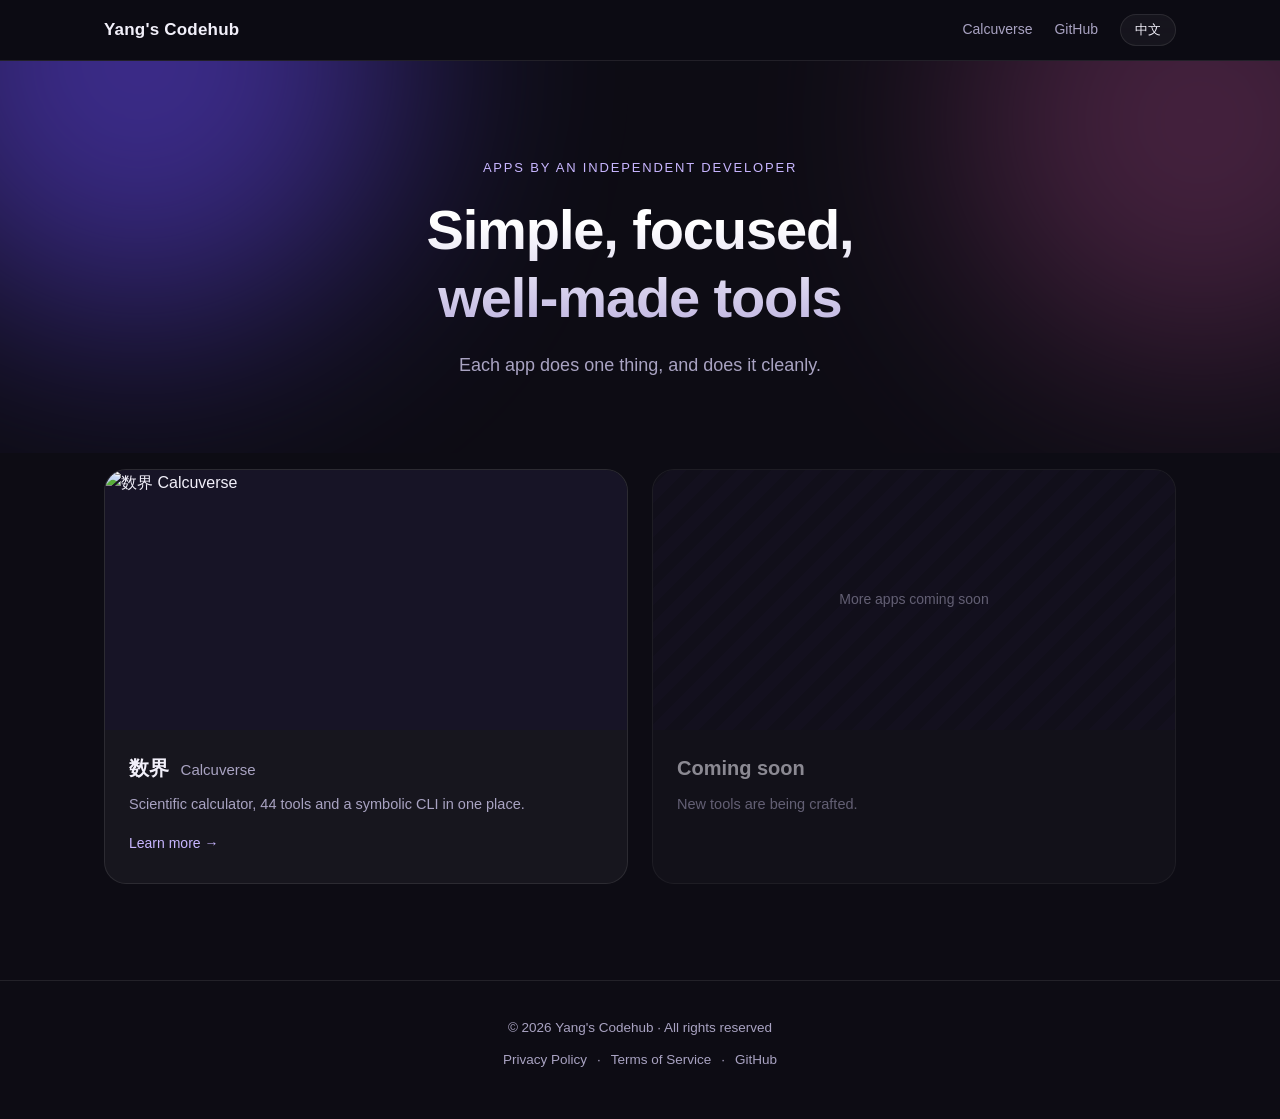
==== index.html @ 241a4b5f "Add files via upload" ====
<!DOCTYPE html>
<html lang="zh-CN" data-title-zh="Yang's Codehub · 数界 Calcuverse" data-title-en="Yang's Codehub · Calcuverse">
<head>
<meta charset="UTF-8">
<meta name="viewport" content="width=device-width, initial-scale=1">
<title>Yang's Codehub · 数界 Calcuverse</title>
<meta name="description" content="数界（Calcuverse）——全能计算器与实用工具，独立开发者的应用作品集。">
<link rel="stylesheet" href="assets/style.css">
</head>
<body>
<nav class="nav">
  <div class="nav-inner">
    <a class="brand" href="./">Yang's Codehub</a>
    <div class="nav-links">
      <a href="Calcuverse/" data-zh="数界 Calcuverse" data-en="Calcuverse">数界 Calcuverse</a>
      <a href="https://github.com/Yang-s-Codehub" target="_blank" rel="noopener">GitHub</a>
      <button class="lang-btn" id="langBtn" type="button">EN</button>
    </div>
  </div>
</nav>

<header class="hero">
  <div class="glow g1"></div>
  <div class="glow g2"></div>
  <div class="hero-inner">
    <p class="eyebrow" data-zh="独立开发者的应用作品集" data-en="Apps by an independent developer">独立开发者的应用作品集</p>
    <h1 data-zh="简单、专注、好用的工具" data-en="Simple, focused, well-made tools">简单、专注、好用的工具</h1>
    <p class="lead" data-zh="每个应用都只做好一件事，并把这件事做得干净利落。"
       data-en="Each app does one thing, and does it cleanly.">每个应用都只做好一件事，并把这件事做得干净利落。</p>
  </div>
</header>

<main class="wrap">
  <div class="cards">
    <a class="card" href="Calcuverse/">
      <div class="card-shot"><img src="https://raw.githubusercontent.com/Yang-s-Codehub/Calcuverse/main/screenshots/01_calculator.zh-CN.png" alt="数界 Calcuverse"></div>
      <div class="card-body">
        <h2>数界 <span>Calcuverse</span></h2>
        <p data-zh="科学计算器、44 款实用工具与符号命令行，一站集齐。"
           data-en="Scientific calculator, 44 tools and a symbolic CLI in one place.">科学计算器、44 款实用工具与符号命令行，一站集齐。</p>
        <span class="card-link" data-zh="了解详情 →" data-en="Learn more →">了解详情 →</span>
      </div>
    </a>

    <div class="card card-soon">
      <div class="card-shot placeholder"><span data-zh="更多应用即将到来" data-en="More apps coming soon">更多应用即将到来</span></div>
      <div class="card-body">
        <h2 data-zh="敬请期待" data-en="Coming soon">敬请期待</h2>
        <p data-zh="新的工具正在打磨中。" data-en="New tools are being crafted.">新的工具正在打磨中。</p>
      </div>
    </div>
  </div>
</main>

<footer class="footer">
  <div class="wrap">
    <p>© 2026 Yang's Codehub · <span data-zh="保留所有权利" data-en="All rights reserved">保留所有权利</span></p>
    <p class="footer-links">
      <a href="Calcuverse/privacy.html" data-zh="隐私权政策" data-en="Privacy Policy">隐私权政策</a>
      <span>·</span>
      <a href="Calcuverse/terms.html" data-zh="服务条款" data-en="Terms of Service">服务条款</a>
      <span>·</span>
      <a href="https://github.com/Yang-s-Codehub" target="_blank" rel="noopener">GitHub</a>
    </p>
  </div>
</footer>

<script src="assets/lang.js"></script>
</body>
</html>
---- assets/style.css ----
:root {
  --bg: #0d0c14;
  --bg-2: #14121f;
  --card: rgba(255, 255, 255, 0.045);
  --card-hover: rgba(255, 255, 255, 0.08);
  --stroke: rgba(255, 255, 255, 0.09);
  --text: #f2f0fa;
  --muted: #a9a3c2;
  --accent: #c8b6ff;
  --accent-2: #7c5cff;
  --radius: 22px;
  --max: 1120px;
}

* { box-sizing: border-box; margin: 0; padding: 0; }

html { scroll-behavior: smooth; }

body {
  font-family: -apple-system, BlinkMacSystemFont, "SF Pro Text", "PingFang SC",
               "Hiragino Sans GB", "Microsoft YaHei", sans-serif;
  background: var(--bg);
  color: var(--text);
  line-height: 1.65;
  -webkit-font-smoothing: antialiased;
  overflow-x: hidden;
}

a { color: inherit; text-decoration: none; }
img { max-width: 100%; display: block; }

.wrap { width: 100%; max-width: var(--max); margin: 0 auto; padding: 0 24px; }

/* ---------- nav ---------- */
.nav {
  position: sticky; top: 0; z-index: 50;
  backdrop-filter: blur(18px);
  background: rgba(13, 12, 20, 0.72);
  border-bottom: 1px solid var(--stroke);
}
.nav-inner {
  max-width: var(--max); margin: 0 auto; padding: 14px 24px;
  display: flex; align-items: center; justify-content: space-between;
}
.brand { font-weight: 700; letter-spacing: .2px; font-size: 17px; white-space: nowrap; }
.nav-links { display: flex; align-items: center; gap: 22px; font-size: 14px; color: var(--muted); }
.nav-links a:hover { color: var(--text); }
.lang-btn {
  background: var(--card); color: var(--text); border: 1px solid var(--stroke);
  border-radius: 999px; padding: 6px 14px; font-size: 13px; cursor: pointer;
  transition: background .2s;
  font-family: inherit;
  white-space: nowrap; flex: none;
}
.lang-btn:hover { background: var(--card-hover); }

/* ---------- hero ---------- */
.hero { position: relative; padding: 96px 0 72px; text-align: center; overflow: hidden; }
.hero-inner { position: relative; z-index: 2; max-width: 760px; margin: 0 auto; padding: 0 24px; }
.eyebrow {
  font-size: 13px; letter-spacing: .14em; text-transform: uppercase;
  color: var(--accent); margin-bottom: 18px;
}
.hero h1 {
  font-size: clamp(30px, 5.6vw, 56px); line-height: 1.2; font-weight: 700;
  letter-spacing: -0.02em;
  text-wrap: balance;
  background: linear-gradient(180deg, #fff 20%, #bdb3e0 100%);
  -webkit-background-clip: text; background-clip: text; color: transparent;
}
.lead { margin-top: 20px; font-size: clamp(15px, 2.2vw, 18px); color: var(--muted); }

.glow { position: absolute; border-radius: 50%; filter: blur(110px); opacity: .5; pointer-events: none; }
.g1 { width: 520px; height: 520px; background: #6a4bff; top: -260px; left: -120px; }
.g2 { width: 480px; height: 480px; background: #b04b8f; top: -180px; right: -160px; opacity: .35; }

/* ---------- cards ---------- */
.cards {
  display: grid; grid-template-columns: repeat(auto-fit, minmax(300px, 1fr));
  gap: 24px; padding: 16px 0 96px;
}
.card {
  display: flex; flex-direction: column;
  background: var(--card); border: 1px solid var(--stroke);
  border-radius: var(--radius); overflow: hidden;
  transition: transform .25s ease, background .25s ease, border-color .25s ease;
}
.card:hover { transform: translateY(-4px); background: var(--card-hover); border-color: rgba(200, 182, 255, .28); }
.card-shot { height: 260px; overflow: hidden; background: #171426; }
.card-shot img {
  width: 100%; height: 100%; object-fit: cover; object-position: center top;
  transition: transform .5s ease;
}
.card:hover .card-shot img { transform: scale(1.04); }
.card-shot.placeholder {
  display: flex; align-items: center; justify-content: center;
  background: repeating-linear-gradient(135deg, #15121f 0 12px, #191527 12px 24px);
  color: var(--muted); font-size: 14px;
}
.card-body { padding: 22px 24px 26px; }
.card-body h2 { font-size: 20px; font-weight: 650; }
.card-body h2 span { color: var(--muted); font-weight: 400; font-size: 15px; margin-left: 6px; }
.card-body p { color: var(--muted); font-size: 14.5px; margin-top: 8px; }
.card-link { display: inline-block; margin-top: 16px; color: var(--accent); font-size: 14px; font-weight: 500; }
.card-soon { opacity: .55; }

/* ---------- footer ---------- */
.footer { border-top: 1px solid var(--stroke); padding: 36px 0 48px; text-align: center; color: var(--muted); font-size: 13.5px; }
.footer-links { margin-top: 10px; display: flex; gap: 10px; justify-content: center; flex-wrap: wrap; }
.footer-links a:hover { color: var(--text); }

/* ---------- app page ---------- */
.app-hero { position: relative; padding: 80px 0 40px; overflow: hidden; }
.app-hero .wrap { display: grid; grid-template-columns: 1.05fr .95fr; gap: 48px; align-items: center; }
.app-title { font-size: clamp(34px, 5vw, 52px); font-weight: 700; letter-spacing: -0.02em; line-height: 1.1; }
.app-title span { display: block; font-size: 18px; font-weight: 400; color: var(--muted); margin-top: 10px; letter-spacing: 0; }
.app-tagline { margin-top: 22px; font-size: 17px; color: var(--muted); max-width: 46ch; }
.badges { display: flex; flex-wrap: wrap; gap: 10px; margin-top: 26px; }
.badge {
  font-size: 12.5px; padding: 6px 13px; border-radius: 999px;
  border: 1px solid var(--stroke); background: var(--card); color: #d9d3ef;
}
.cta { display: flex; flex-wrap: wrap; gap: 12px; margin-top: 30px; }
.btn {
  display: inline-flex; align-items: center; gap: 8px;
  padding: 13px 24px; border-radius: 999px; font-size: 15px; font-weight: 550;
  transition: transform .2s, box-shadow .2s, background .2s;
}
.btn-primary {
  background: linear-gradient(135deg, #8f6bff, #c8b6ff); color: #16101f;
  box-shadow: 0 10px 30px -10px rgba(143, 107, 255, .75);
}
.btn-primary:hover { transform: translateY(-2px); box-shadow: 0 16px 38px -12px rgba(143, 107, 255, .9); }
.btn-ghost { border: 1px solid var(--stroke); background: var(--card); color: var(--text); }
.btn-ghost:hover { background: var(--card-hover); }
.btn[aria-disabled="true"] { opacity: .5; pointer-events: none; }

.app-visual { position: relative; }
.app-visual img {
  width: 100%; border-radius: 26px; border: 1px solid var(--stroke);
  box-shadow: 0 40px 90px -40px rgba(0, 0, 0, .9);
}

/* ---------- sections ---------- */
.section { padding: 72px 0; }
.section-head { text-align: center; max-width: 680px; margin: 0 auto 44px; }
.section-head h2 { font-size: clamp(24px, 3.6vw, 34px); font-weight: 700; letter-spacing: -0.015em; }
.section-head p { color: var(--muted); margin-top: 12px; }

.features { display: grid; grid-template-columns: repeat(auto-fit, minmax(260px, 1fr)); gap: 18px; }
.feature {
  padding: 26px; border-radius: 20px; border: 1px solid var(--stroke); background: var(--card);
}
.feature h3 { font-size: 16.5px; font-weight: 620; }
.feature p { color: var(--muted); font-size: 14.5px; margin-top: 8px; }
.feature .ico {
  width: 38px; height: 38px; border-radius: 12px; display: grid; place-items: center;
  background: linear-gradient(135deg, rgba(143, 107, 255, .35), rgba(200, 182, 255, .12));
  margin-bottom: 16px; font-size: 18px;
}

.tools-table { width: 100%; border-collapse: collapse; font-size: 14.5px; overflow: hidden; border-radius: 18px; }
.tools-table th, .tools-table td { padding: 14px 18px; text-align: left; border-bottom: 1px solid var(--stroke); vertical-align: top; }
.tools-table th { color: var(--accent); font-weight: 600; font-size: 13px; letter-spacing: .04em; background: rgba(255, 255, 255, .03); }
.tools-table td:first-child { white-space: nowrap; color: var(--text); font-weight: 550; width: 1%; }
.tools-table td:last-child { color: var(--muted); }
.table-scroll { overflow-x: auto; border: 1px solid var(--stroke); border-radius: 18px; }

/* ---------- gallery ---------- */
.gallery { display: grid; grid-template-columns: repeat(auto-fit, minmax(190px, 1fr)); gap: 18px; }
.gallery figure { border-radius: 20px; overflow: hidden; border: 1px solid var(--stroke); background: var(--card); }
.gallery img { width: 100%; height: auto; }
.gallery figcaption { padding: 12px 14px 14px; font-size: 13px; color: var(--muted); }

/* ---------- legal ---------- */
.legal { max-width: 820px; margin: 0 auto; padding: 56px 24px 96px; }
.legal h1 { font-size: clamp(28px, 4vw, 38px); font-weight: 700; letter-spacing: -0.02em; }
.legal .meta { color: var(--muted); font-size: 14px; margin-top: 12px; }
.legal h2 { font-size: 21px; font-weight: 650; margin: 40px 0 14px; padding-top: 8px; }
.legal h3 { font-size: 17px; font-weight: 620; margin: 26px 0 10px; }
.legal p, .legal li { color: #cfc9e2; font-size: 15px; }
.legal p { margin: 12px 0; }
.legal ul, .legal ol { margin: 12px 0 12px 22px; }
.legal li { margin: 6px 0; }
.legal a { color: var(--accent); text-decoration: underline; text-underline-offset: 3px; }
.legal table { width: 100%; min-width: 620px; border-collapse: collapse; font-size: 14px; margin: 18px 0; }
.legal .table-scroll { overflow-x: auto; }
.legal th, .legal td { border: 1px solid var(--stroke); padding: 10px 12px; text-align: left; vertical-align: top; }
.legal td:first-child, .legal th:first-child { white-space: nowrap; }
.legal table { table-layout: auto; }
.legal th { white-space: nowrap; }
.legal th { background: rgba(255, 255, 255, .04); color: var(--text); }
.legal td { color: var(--muted); }
.legal hr { border: none; border-top: 1px solid var(--stroke); margin: 32px 0; }
.legal .note { font-size: 13.5px; color: var(--muted); }
.legal code { background: rgba(255, 255, 255, .07); padding: 2px 6px; border-radius: 6px; font-size: 13px; }

/* ---------- responsive ---------- */
@media (max-width: 860px) {
  .app-hero .wrap { grid-template-columns: 1fr; gap: 32px; }
  .app-visual { order: -1; max-width: 420px; margin: 0 auto; }
  .hero { padding: 64px 0 48px; }
  .nav-links { gap: 14px; }
  .nav-links a:first-child { display: none; }
}
@media (max-width: 520px) {
  .nav-inner { padding: 12px 18px; }
  .wrap { padding: 0 18px; }
  .card-shot { height: 210px; }
  .nav-links { gap: 12px; font-size: 13.5px; }
  .nav-links a:not(:nth-child(2)) { display: none; }
}
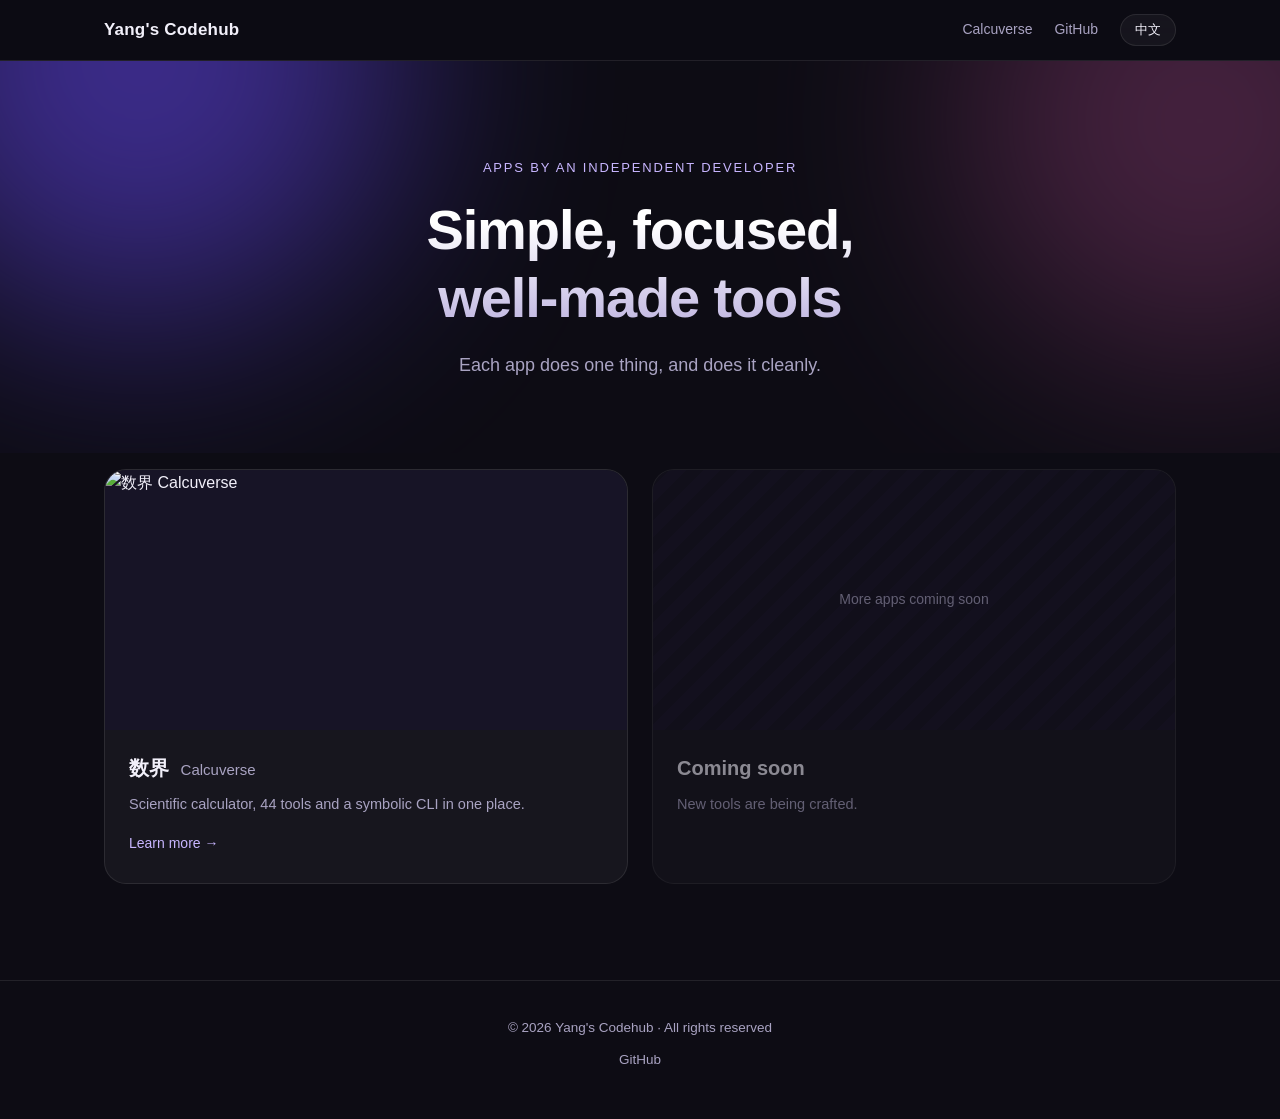
==== commit 1616334a: "Update index.html" ====
--- a/index.html
+++ b/index.html
@@ -56,10 +56,6 @@
   <div class="wrap">
     <p>© 2026 Yang's Codehub · <span data-zh="保留所有权利" data-en="All rights reserved">保留所有权利</span></p>
     <p class="footer-links">
-      <a href="Calcuverse/privacy.html" data-zh="隐私权政策" data-en="Privacy Policy">隐私权政策</a>
-      <span>·</span>
-      <a href="Calcuverse/terms.html" data-zh="服务条款" data-en="Terms of Service">服务条款</a>
-      <span>·</span>
       <a href="https://github.com/Yang-s-Codehub" target="_blank" rel="noopener">GitHub</a>
     </p>
   </div>
